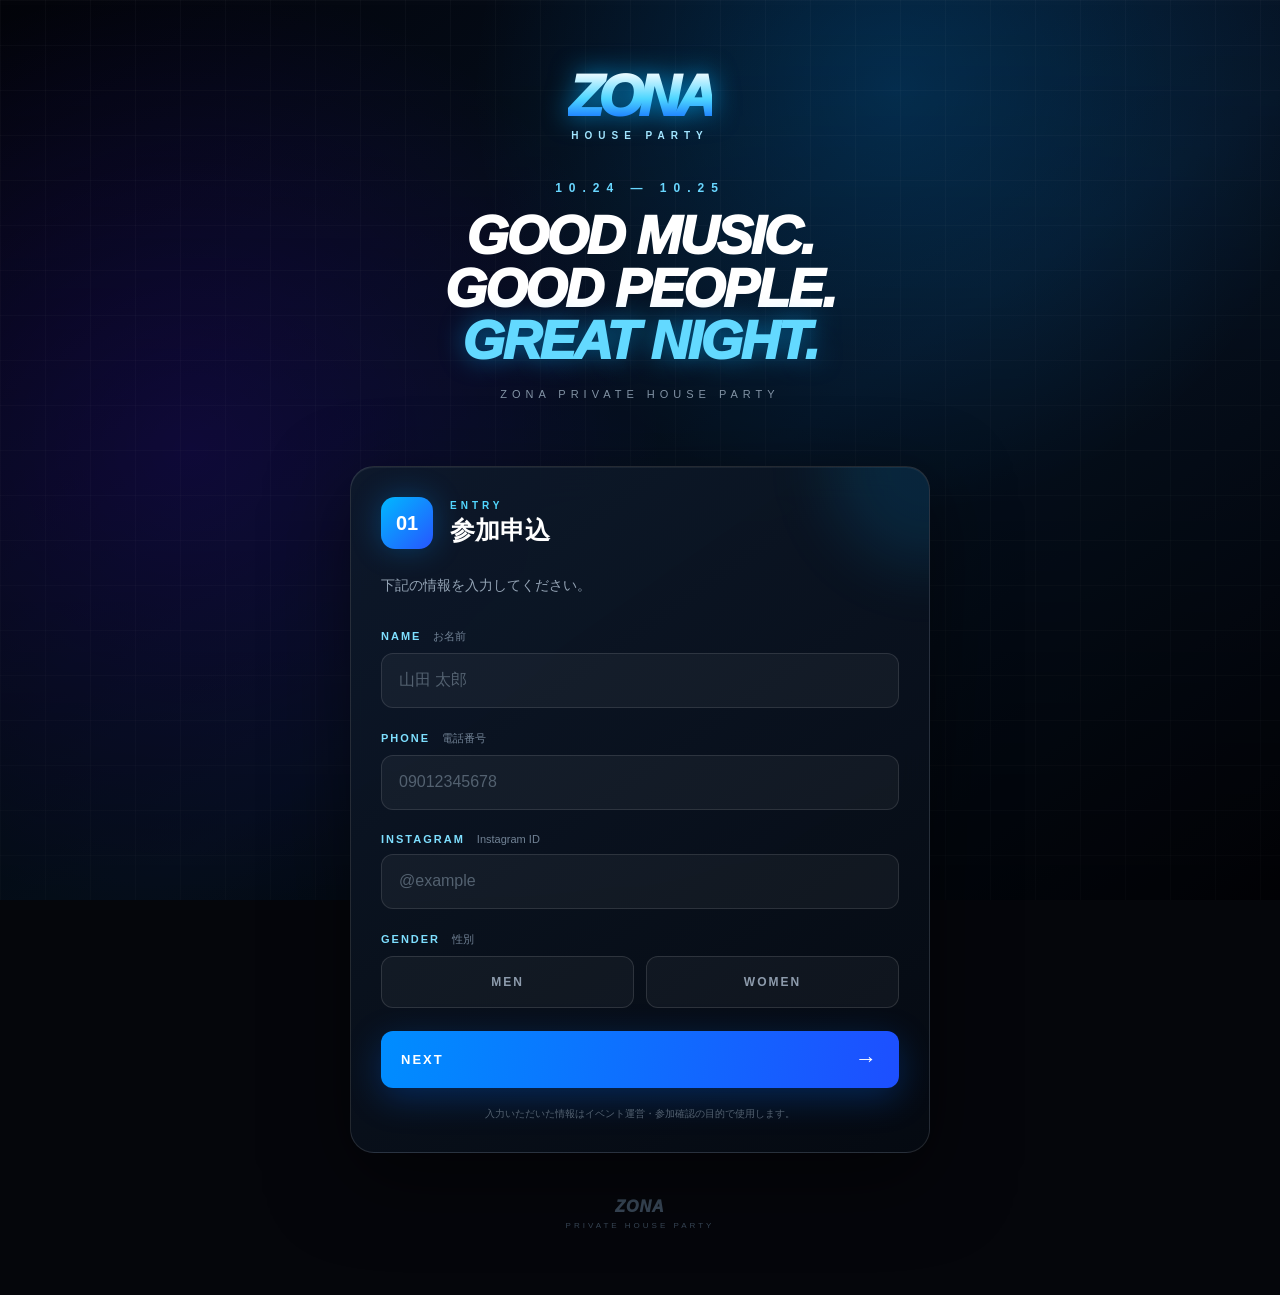
==== index.html @ e856eb62 "Add files via upload" ====
<!DOCTYPE html>
<html lang="ja">

<head>
    <meta charset="UTF-8">
    <meta name="viewport" content="width=device-width, initial-scale=1.0">
    <meta name="theme-color" content="#05060b">

    <title>ZONA | ENTRY</title>

    <link rel="stylesheet" href="style.css">
</head>

<body>

    <div class="background"></div>
    <div class="overlay"></div>

    <main class="page">

        <section class="hero">

            <div class="logo">
                <span class="logo-main">ZONA</span>
                <span class="logo-sub">HOUSE PARTY</span>
            </div>

            <p class="event-date">
                10.24 — 10.25
            </p>

            <h1>
                GOOD MUSIC.<br>
                GOOD PEOPLE.<br>
                <span>GREAT NIGHT.</span>
            </h1>

            <p class="hero-description">
                ZONA PRIVATE HOUSE PARTY
            </p>

        </section>


        <section class="form-card">

            <div class="step">
                <span class="step-number">01</span>

                <div>
                    <p class="step-small">ENTRY</p>
                    <h2>参加申込</h2>
                </div>
            </div>

            <p class="form-description">
                下記の情報を入力してください。
            </p>

            <form id="eventForm">

                <div class="field">

                    <label for="name">
                        NAME
                        <span>お名前</span>
                    </label>

                    <input
                        type="text"
                        id="name"
                        name="name"
                        placeholder="山田 太郎"
                        autocomplete="name"
                        required
                    >

                </div>


                <div class="field">

                    <label for="phone">
                        PHONE
                        <span>電話番号</span>
                    </label>

                    <input
                        type="tel"
                        id="phone"
                        name="phone"
                        placeholder="09012345678"
                        autocomplete="tel"
                        inputmode="tel"
                        required
                    >

                </div>


                <div class="field">

                    <label for="instagram">
                        INSTAGRAM
                        <span>Instagram ID</span>
                    </label>

                    <input
                        type="text"
                        id="instagram"
                        name="instagram"
                        placeholder="@example"
                        autocapitalize="none"
                        required
                    >

                </div>


                <div class="field">

                    <label>
                        GENDER
                        <span>性別</span>
                    </label>

                    <div class="gender-box">

                        <label class="gender-option">

                            <input
                                type="radio"
                                name="gender"
                                value="男性"
                                required
                            >

                            <span>MEN</span>

                        </label>


                        <label class="gender-option">

                            <input
                                type="radio"
                                name="gender"
                                value="女性"
                            >

                            <span>WOMEN</span>

                        </label>

                    </div>

                </div>


                <button type="submit" class="main-button">

                    <span>NEXT</span>

                    <span class="arrow">→</span>

                </button>

            </form>

            <p class="privacy">
                入力いただいた情報はイベント運営・参加確認の目的で使用します。
            </p>

        </section>


        <footer>

            <span>ZONA</span>

            <p>
                PRIVATE HOUSE PARTY
            </p>

        </footer>

    </main>

    <script src="script.js"></script>

</body>

</html>
---- style.css ----
/* =========================
   ZONA
   HOUSE PARTY UI
========================= */

* {
    box-sizing: border-box;
}

html {
    scroll-behavior: smooth;
}

body {
    margin: 0;
    min-height: 100vh;

    font-family:
        Inter,
        -apple-system,
        BlinkMacSystemFont,
        "Segoe UI",
        sans-serif;

    background:
        #05060b;

    color: #ffffff;
}


/* =========================
   BACKGROUND
========================= */

.background {

    position: fixed;

    inset: 0;

    z-index: -3;

    background:

        radial-gradient(
            circle at 70% 10%,
            rgba(0, 153, 255, .22),
            transparent 35%
        ),

        radial-gradient(
            circle at 15% 50%,
            rgba(77, 0, 255, .18),
            transparent 40%
        ),

        linear-gradient(
            145deg,
            #03040a,
            #071527 55%,
            #020308
        );

}


.background::after {

    content: "";

    position: absolute;

    inset: 0;

    background-image:
        linear-gradient(
            rgba(255,255,255,.025) 1px,
            transparent 1px
        ),
        linear-gradient(
            90deg,
            rgba(255,255,255,.025) 1px,
            transparent 1px
        );

    background-size:
        45px 45px;

}


.overlay {

    position: fixed;

    inset: 0;

    z-index: -2;

    pointer-events: none;

    background:

        linear-gradient(
            to bottom,
            transparent,
            rgba(0,0,0,.35)
        );

}


/* =========================
   PAGE
========================= */

.page {

    width: 100%;

    max-width: 620px;

    margin: auto;

    padding:
        45px
        20px
        50px;

}


/* =========================
   HERO
========================= */

.hero {

    text-align: center;

    padding:
        25px 0
        55px;

}


.logo {

    display: flex;

    flex-direction: column;

    align-items: center;

}


.logo-main {

    font-size: 58px;

    line-height: .9;

    font-weight: 1000;

    font-style: italic;

    letter-spacing: -5px;

    background:

        linear-gradient(
            180deg,
            #ffffff,
            #4ed6ff 55%,
            #126cff
        );

    -webkit-background-clip: text;

    background-clip: text;

    color: transparent;

    filter:

        drop-shadow(
            0 0 13px
            rgba(0,174,255,.7)
        );

}


.logo-sub {

    margin-top: 8px;

    font-size: 10px;

    font-weight: 800;

    letter-spacing: 6px;

    color: #a7e7ff;

}


.event-date {

    margin:
        40px 0
        14px;

    color: #69d7ff;

    letter-spacing: 7px;

    font-size: 12px;

    font-weight: 800;

}


.hero h1 {

    margin: 0;

    font-size:
        clamp(
            35px,
            8vw,
            54px
        );

    line-height: .97;

    font-style: italic;

    letter-spacing: -2px;

    font-weight: 950;

}


.hero h1 span {

    color: #63d9ff;

    text-shadow:

        0 0 25px
        rgba(0,177,255,.5);

}


.hero-description {

    margin-top: 22px;

    font-size: 11px;

    letter-spacing: 5px;

    color: #8293a5;

}


/* =========================
   CARD
========================= */

.form-card {

    position: relative;

    overflow: hidden;

    padding:
        30px;

    border-radius:
        24px;

    border:

        1px solid
        rgba(255,255,255,.12);

    background:

        linear-gradient(
            145deg,
            rgba(14,26,43,.93),
            rgba(5,10,18,.95)
        );

    box-shadow:

        0 25px 80px
        rgba(0,0,0,.5),

        inset
        0 1px 0
        rgba(255,255,255,.06);

    backdrop-filter:
        blur(20px);

}


.form-card::before {

    content: "";

    position: absolute;

    width: 200px;

    height: 200px;

    top: -100px;

    right: -100px;

    border-radius: 50%;

    background:

        rgba(
            0,
            174,
            255,
            .12
        );

    filter:
        blur(30px);

}


/* =========================
   STEP
========================= */

.step {

    display: flex;

    align-items: center;

    gap: 17px;

}


.step-number {

    display: grid;

    place-items: center;

    width: 52px;

    height: 52px;

    flex-shrink: 0;

    border-radius: 14px;

    background:

        linear-gradient(
            135deg,
            #00b9ff,
            #2755ff
        );

    font-size: 20px;

    font-weight: 900;

    box-shadow:

        0 0 30px
        rgba(0,153,255,.3);

}


.step-small {

    margin: 0 0 3px;

    color: #52d7ff;

    font-size: 10px;

    font-weight: 900;

    letter-spacing: 4px;

}


.step h2,
.step h1 {

    margin: 0;

    font-size: 25px;

}


.form-description {

    margin:
        24px 0
        30px;

    color: #93a3b4;

    font-size: 14px;

    line-height: 1.8;

}


/* =========================
   FORM
========================= */

.field {

    margin-bottom:
        23px;

}


.field > label {

    display: block;

    margin-bottom: 9px;

    font-size: 11px;

    letter-spacing: 2px;

    color: #7edfff;

    font-weight: 800;

}


.field > label span {

    margin-left: 7px;

    color: #718295;

    letter-spacing: 0;

    font-weight: 500;

}


input[type="text"],
input[type="tel"] {

    width: 100%;

    height: 55px;

    padding:
        0 17px;

    color: white;

    font-size: 16px;

    border-radius:
        12px;

    border:

        1px solid
        rgba(255,255,255,.11);

    outline: none;

    background:

        rgba(
            255,
            255,
            255,
            .045
        );

    transition:
        .2s;

}


input::placeholder {

    color:
        #536170;

}


input[type="text"]:focus,
input[type="tel"]:focus {

    border-color:
        #22bdff;

    box-shadow:

        0 0 0 3px
        rgba(0,174,255,.1);

    background:

        rgba(
            0,
            174,
            255,
            .055
        );

}


/* =========================
   GENDER
========================= */

.gender-box {

    display: grid;

    grid-template-columns:
        1fr 1fr;

    gap: 12px;

}


.gender-option {

    cursor: pointer;

}


.gender-option input {

    position: absolute;

    opacity: 0;

}


.gender-option span {

    display: flex;

    align-items: center;

    justify-content: center;

    height: 52px;

    border:

        1px solid
        rgba(255,255,255,.12);

    border-radius:
        12px;

    background:

        rgba(
            255,
            255,
            255,
            .04
        );

    color:
        #8d9bac;

    font-size: 12px;

    font-weight: 900;

    letter-spacing: 2px;

    transition:
        .2s;

}


.gender-option input:checked + span {

    color: white;

    border-color:
        #26c4ff;

    background:

        linear-gradient(
            135deg,
            rgba(0,176,255,.23),
            rgba(48,75,255,.18)
        );

    box-shadow:

        0 0 20px
        rgba(0,174,255,.12);

}


/* =========================
   BUTTON
========================= */

.main-button {

    display: flex;

    align-items: center;

    justify-content: space-between;

    width: 100%;

    min-height:
        57px;

    padding:
        0 20px;

    margin-top:
        10px;

    border: 0;

    border-radius:
        12px;

    cursor: pointer;

    text-decoration: none;

    color:
        white;

    font-size:
        13px;

    font-weight:
        900;

    letter-spacing:
        2px;

    background:

        linear-gradient(
            100deg,
            #008dff,
            #1d4fff
        );

    box-shadow:

        0 10px 35px
        rgba(0,109,255,.28);

    transition:
        .2s;

}


.main-button:hover {

    transform:
        translateY(-2px);

    box-shadow:

        0 15px 40px
        rgba(0,145,255,.35);

}


.main-button:disabled {

    opacity:
        .6;

    cursor:
        not-allowed;

}


.arrow {

    font-size:
        22px;

}


/* =========================
   PRIVACY
========================= */

.privacy {

    margin:
        18px 0 0;

    color:
        #536170;

    font-size:
        10px;

    line-height:
        1.6;

    text-align:
        center;

}


/* =========================
   PAYMENT
========================= */

.mini-header {

    padding:
        10px 0
        45px;

}


.mini-header
.logo-main {

    font-size:
        48px;

}


.info-title {

    margin:
        30px 0
        10px;

    color:
        #4ed5ff;

    font-size:
        10px;

    font-weight:
        900;

    letter-spacing:
        3px;

}


.confirm-box,
.bank-box {

    overflow:
        hidden;

    border-radius:
        14px;

    border:

        1px solid
        rgba(255,255,255,.1);

    background:

        rgba(
            255,
            255,
            255,
            .035
        );

}


.confirm-row,
.bank-row {

    display:
        flex;

    justify-content:
        space-between;

    gap:
        20px;

    padding:
        15px 16px;

    border-bottom:

        1px solid
        rgba(255,255,255,.07);

}


.confirm-row:last-child,
.bank-row:last-child {

    border-bottom:
        0;

}


.confirm-row span,
.bank-row span {

    color:
        #718194;

    font-size:
        11px;

}


.confirm-row strong,
.bank-row strong {

    text-align:
        right;

    font-size:
        13px;

    overflow-wrap:
        anywhere;

}


.account-number {

    color:
        #62d8ff;

    font-size:
        18px !important;

    letter-spacing:
        2px;

}


.notice {

    display:
        flex;

    gap:
        12px;

    margin:
        18px 0
        25px;

    padding:
        14px;

    border-radius:
        12px;

    border:

        1px solid
        rgba(255,185,62,.15);

    background:

        rgba(
            255,
            168,
            0,
            .06
        );

}


.notice-icon {

    display:
        grid;

    place-items:
        center;

    width:
        24px;

    height:
        24px;

    flex-shrink:
        0;

    border-radius:
        50%;

    background:
        #ffb53d;

    color:
        #111;

    font-weight:
        900;

}


.notice p {

    margin:
        1px 0 0;

    color:
        #a9a49a;

    font-size:
        11px;

    line-height:
        1.7;

}


.notice strong {

    color:
        #ffd37b;

}


.back-button {

    display:
        block;

    width:
        100%;

    margin-top:
        15px;

    padding:
        12px;

    border:
        0;

    background:
        transparent;

    color:
        #657487;

    cursor:
        pointer;

}


/* =========================
   SUCCESS
========================= */

.success {

    padding:
        25px 5px;

    text-align:
        center;

}


.success-icon {

    display:
        grid;

    place-items:
        center;

    width:
        75px;

    height:
        75px;

    margin:
        0 auto 25px;

    border-radius:
        50%;

    background:

        linear-gradient(
            135deg,
            #00c6ff,
            #2451ff
        );

    font-size:
        35px;

    font-weight:
        900;

    box-shadow:

        0 0 45px
        rgba(0,174,255,.35);

}


.success h1 {

    margin:
        5px 0
        15px;

    font-size:
        32px;

}


.success p {

    color:
        #91a0b0;

    line-height:
        1.8;

}


.success-button {

    margin-top:
        30px;

    justify-content:
        center;

}


/* =========================
   FOOTER
========================= */

footer {

    padding:
        45px 0
        10px;

    text-align:
        center;

    color:
        #394858;

}


footer span {

    font-size:
        16px;

    font-weight:
        950;

    font-style:
        italic;

    letter-spacing:
        1px;

}


footer p {

    margin:
        5px 0;

    font-size:
        8px;

    letter-spacing:
        3px;

}


/* =========================
   MOBILE
========================= */

@media (
    max-width: 600px
) {

    .page {

        padding:
            25px 14px
            40px;

    }


    .hero {

        padding:
            25px 0
            40px;

    }


    .logo-main {

        font-size:
            51px;

    }


    .hero h1 {

        font-size:
            38px;

    }


    .form-card {

        padding:
            23px 18px;

        border-radius:
            20px;

    }


    .confirm-row,
    .bank-row {

        padding:
            14px;

    }

}
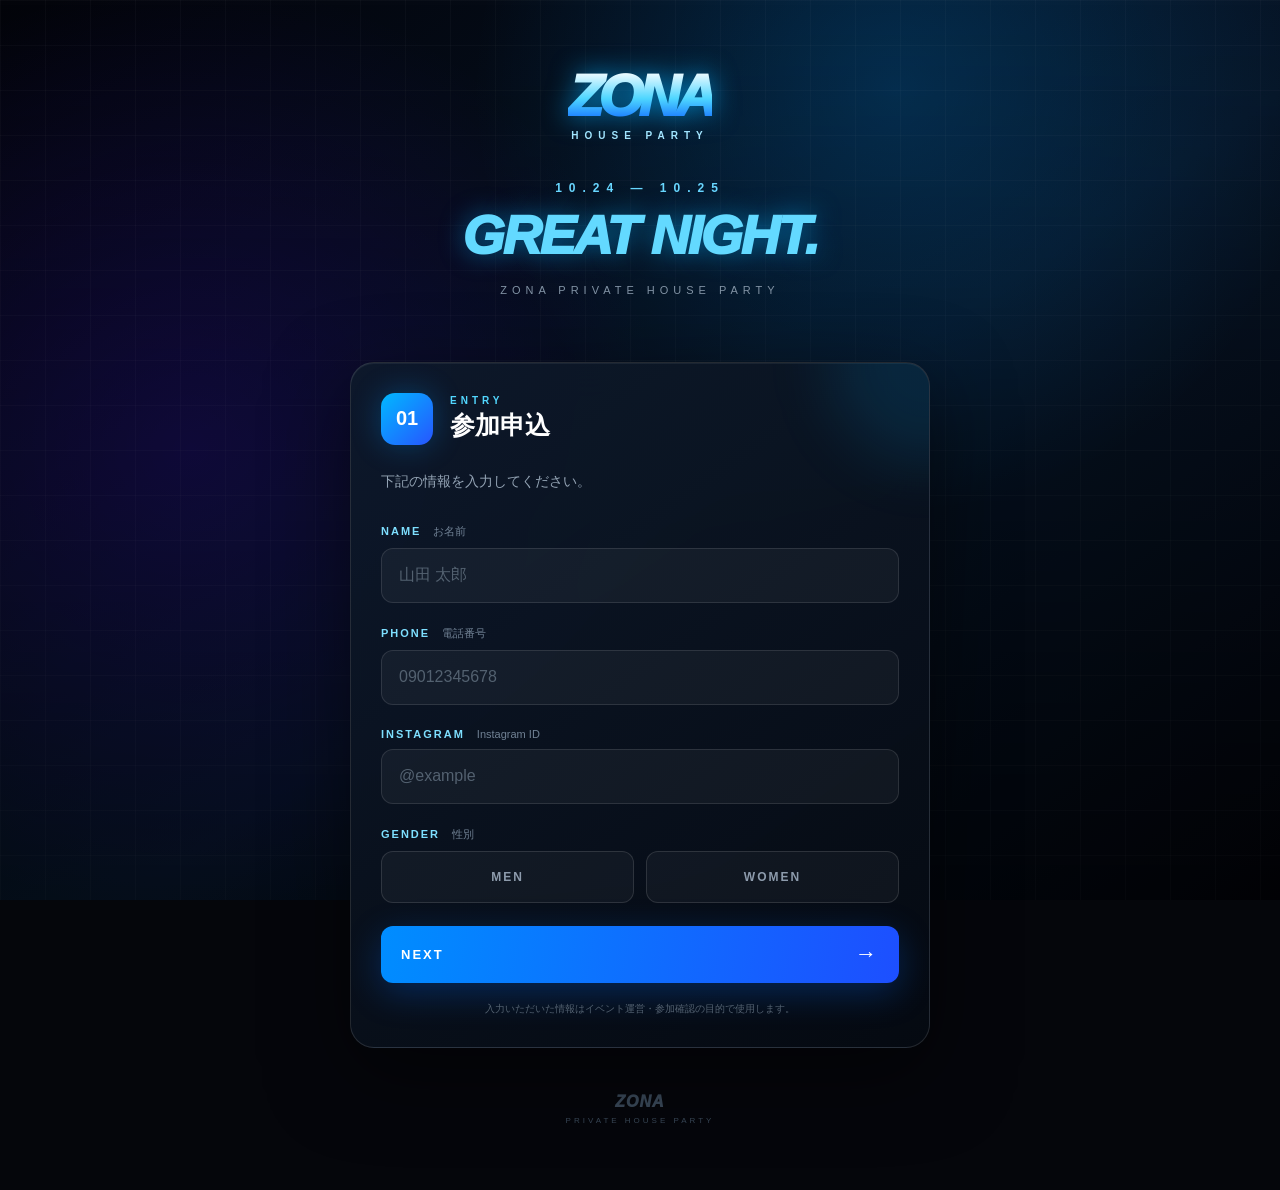
==== commit 3a0b5d10: "Add files via upload" ====
--- a/index.html
+++ b/index.html
@@ -30,8 +30,6 @@
             </p>
 
             <h1>
-                GOOD MUSIC.<br>
-                GOOD PEOPLE.<br>
                 <span>GREAT NIGHT.</span>
             </h1>
 
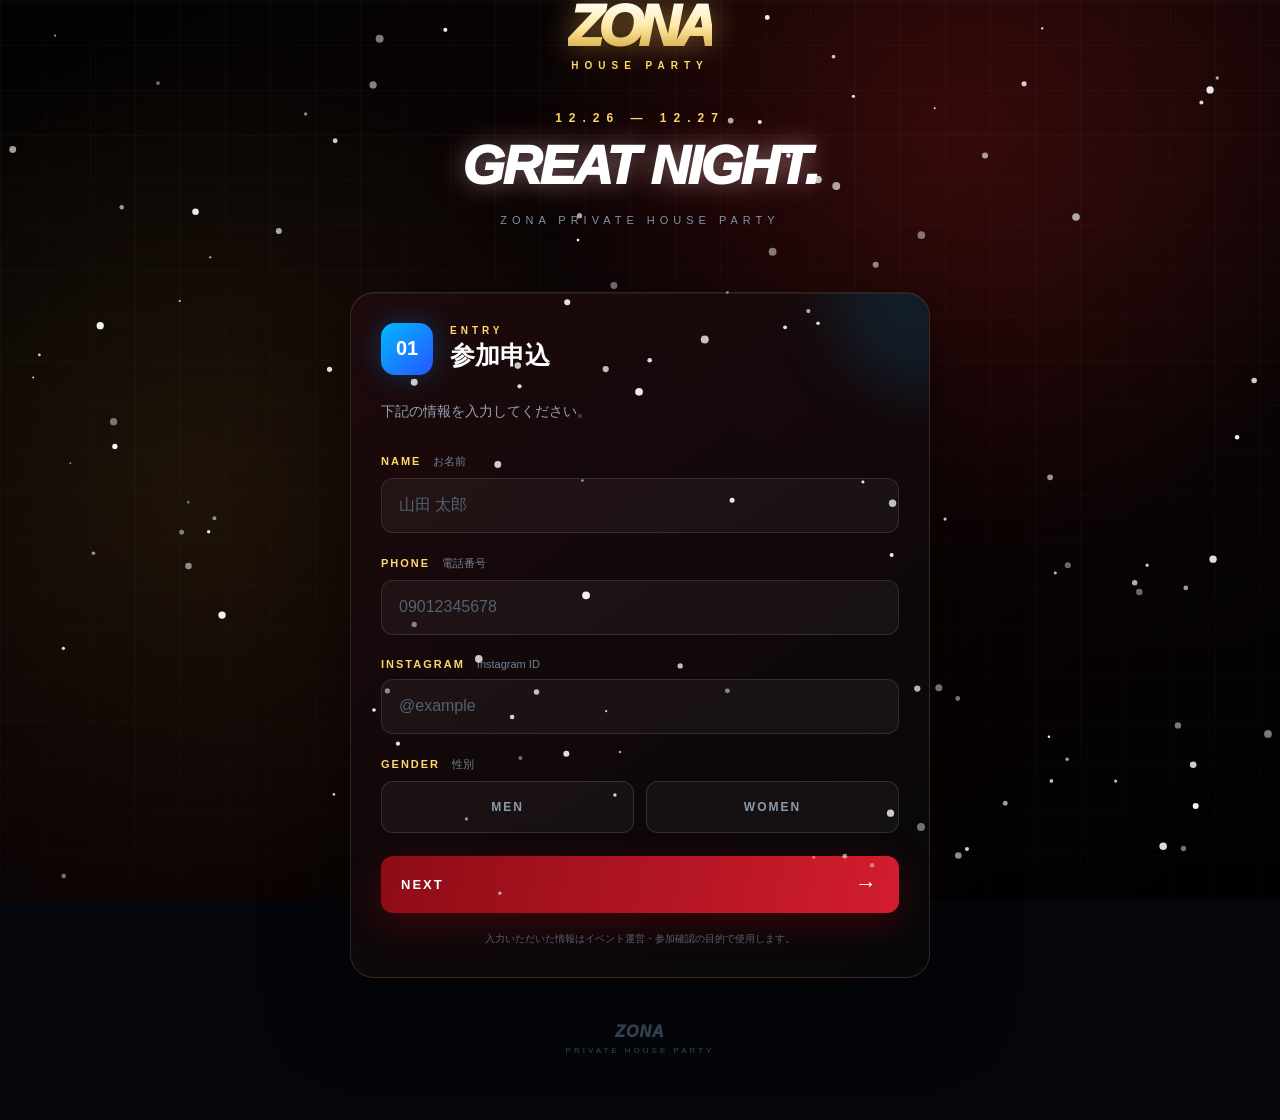
==== commit 94b36c3d: "Add files via upload" ====
--- a/index.html
+++ b/index.html
@@ -12,7 +12,7 @@
 </head>
 
 <body>
-
+     <canvas id="snowCanvas"></canvas>
     <div class="background"></div>
     <div class="overlay"></div>
 
@@ -26,7 +26,7 @@
             </div>
 
             <p class="event-date">
-                10.24 — 10.25
+                12.26 — 12.27
             </p>
 
             <h1>
@@ -182,10 +182,104 @@
 
         </footer>
 
+
+
     </main>
 
+    <script>
+const canvas = document.getElementById("snowCanvas");
+const ctx = canvas.getContext("2d");
+
+let width;
+let height;
+let snowflakes = [];
+
+function resizeCanvas() {
+    width = window.innerWidth;
+    height = window.innerHeight;
+
+    canvas.width = width;
+    canvas.height = height;
+}
+
+function createSnowflake() {
+    return {
+        x: Math.random() * width,
+        y: Math.random() * height,
+        radius: Math.random() * 3 + 1,
+        speed: Math.random() * 1.5 + 0.5,
+        drift: Math.random() * 0.6 - 0.3,
+        opacity: Math.random() * 0.6 + 0.4
+    };
+}
+
+function initSnow() {
+    snowflakes = [];
+
+    for (let i = 0; i < 120; i++) {
+        snowflakes.push(createSnowflake());
+    }
+}
+
+function drawSnow() {
+
+    ctx.clearRect(0, 0, width, height);
+
+    snowflakes.forEach(flake => {
+
+        ctx.beginPath();
+
+        ctx.arc(
+            flake.x,
+            flake.y,
+            flake.radius,
+            0,
+            Math.PI * 2
+        );
+
+        ctx.fillStyle =
+            `rgba(255,255,255,${flake.opacity})`;
+
+        ctx.fill();
+
+        flake.y += flake.speed;
+        flake.x += flake.drift;
+
+        if (flake.y > height) {
+            flake.y = -10;
+            flake.x = Math.random() * width;
+        }
+
+        if (flake.x > width) {
+            flake.x = 0;
+        }
+
+        if (flake.x < 0) {
+            flake.x = width;
+        }
+    });
+
+    requestAnimationFrame(drawSnow);
+}
+
+resizeCanvas();
+initSnow();
+drawSnow();
+
+window.addEventListener("resize", () => {
+    resizeCanvas();
+    initSnow();
+});
+</script>
+
+
     <script src="script.js"></script>
 
+
+
+
+
+
 </body>
 
 </html>
--- a/style.css
+++ b/style.css
@@ -1230,4 +1230,144 @@
 
     }
 
+}
+    /* =========================
+   ZONA CHRISTMAS
+========================= */
+
+.background {
+    background:
+        radial-gradient(
+            circle at 75% 15%,
+            rgba(255, 35, 35, .18),
+            transparent 35%
+        ),
+        radial-gradient(
+            circle at 15% 55%,
+            rgba(255, 190, 60, .10),
+            transparent 38%
+        ),
+        linear-gradient(
+            145deg,
+            #030303,
+            #120607 55%,
+            #020202
+        );
+}
+
+/* ZONAロゴ */
+.logo-main {
+    background:
+        linear-gradient(
+            180deg,
+            #ffffff,
+            #ffe9a6 50%,
+            #d5a83d
+        );
+
+    -webkit-background-clip: text;
+    background-clip: text;
+    color: transparent;
+
+    filter:
+        drop-shadow(
+            0 0 15px
+            rgba(255, 202, 86, .45)
+        );
+}
+
+.logo-sub,
+.event-date,
+.step-small,
+.field > label {
+    color: #ffd76a;
+}
+
+.hero h1 span {
+    color: #ffffff;
+
+    text-shadow:
+        0 0 25px rgba(255,255,255,.35),
+        0 0 45px rgba(210,30,30,.25);
+}
+
+/* カードも少しクリスマス仕様 */
+.form-card {
+    background:
+        linear-gradient(
+            145deg,
+            rgba(30, 10, 12, .94),
+            rgba(7, 7, 9, .97)
+        );
+
+    border:
+        1px solid
+        rgba(255, 215, 110, .15);
+}
+
+/* ボタン */
+.main-button {
+    background:
+        linear-gradient(
+            100deg,
+            #8d0c16,
+            #d31d2e
+        );
+
+    box-shadow:
+        0 10px 35px
+        rgba(180, 0, 20, .28);
+}
+/* =========================
+   FALLING SNOW
+========================= */
+
+/* ===== ZONA SNOW ===== */
+
+
+
+
+    html,
+body {
+    margin: 0;
+    padding: 0;
+}
+
+#snowCanvas {
+    position: fixed;
+    inset: 0;
+    width: 100vw;
+    height: 100vh;
+    display: block;
+    pointer-events: none;
+    z-index: 99999;
+}
+
+.page {
+    padding-top: 0 !important;
+}
+
+.hero {
+    padding-top: 0 !important;
+}
+
+.screenshot-preview-box {
+    margin-top: 15px;
+    text-align: center;
+}
+
+.screenshot-preview-box img {
+    display: block;
+
+    width: 100%;
+    max-width: 280px;
+    max-height: 380px;
+
+    margin: 0 auto 12px;
+
+    object-fit: contain;
+
+    border-radius: 12px;
+
+    border: 1px solid rgba(255,255,255,.12);
 }
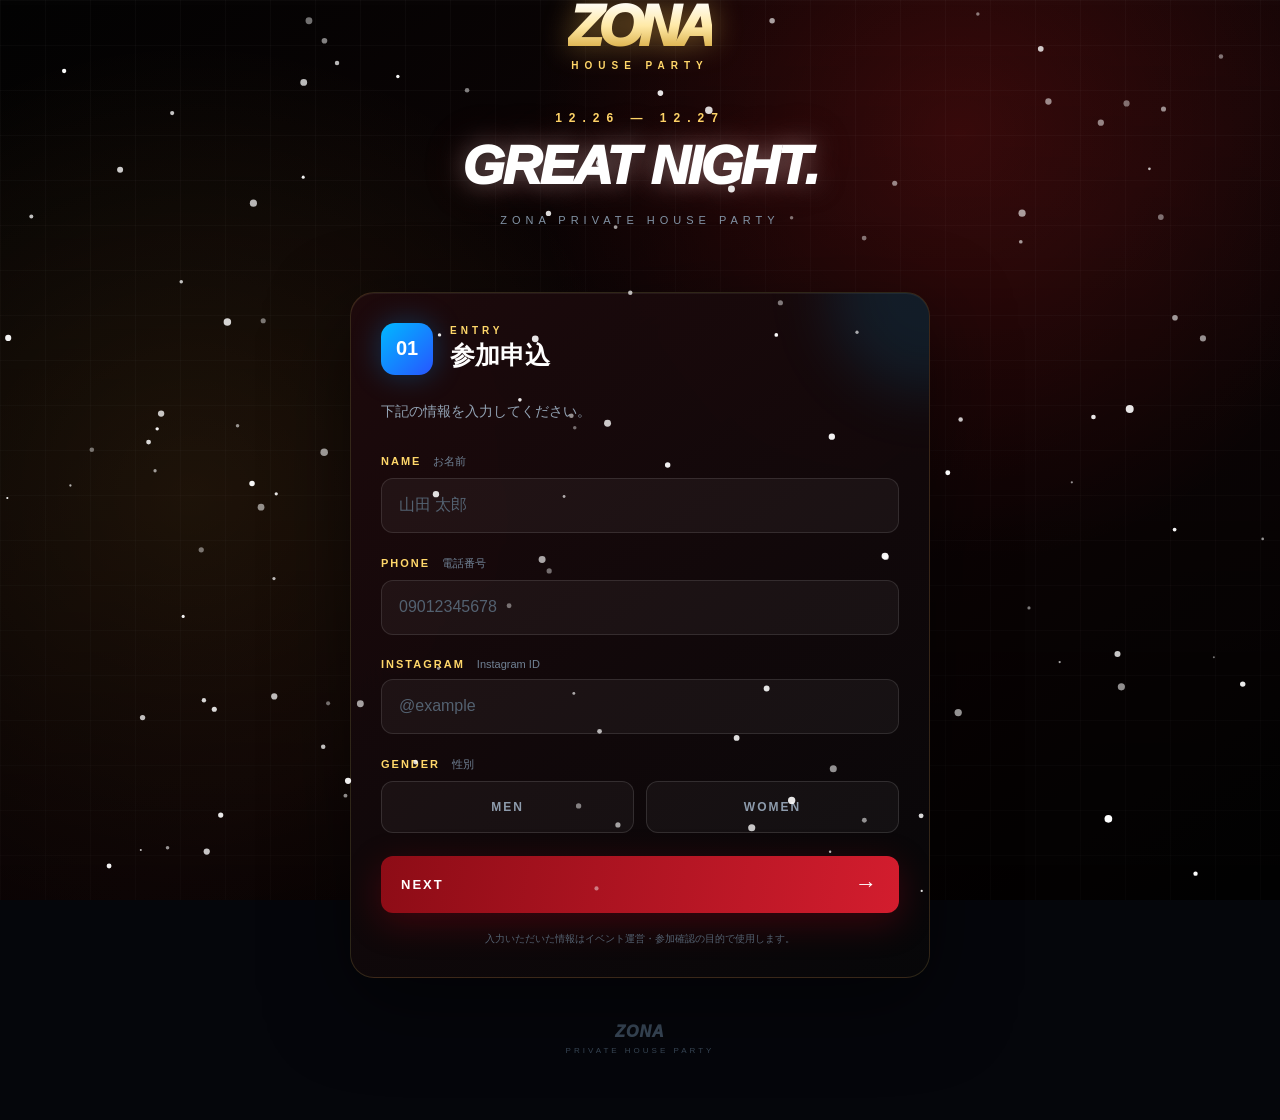
==== commit 777af854: "Add files via upload" ====
--- a/index.html
+++ b/index.html
@@ -12,7 +12,7 @@
 </head>
 
 <body>
-     <canvas id="snowCanvas"></canvas>
+     
     <div class="background"></div>
     <div class="overlay"></div>
 
@@ -186,7 +186,11 @@
 
     </main>
 
-    <script>
+   
+
+<canvas id="snowCanvas"></canvas>
+
+<script>
 const canvas = document.getElementById("snowCanvas");
 const ctx = canvas.getContext("2d");
 
@@ -222,11 +226,9 @@
 }
 
 function drawSnow() {
-
     ctx.clearRect(0, 0, width, height);
 
     snowflakes.forEach(flake => {
-
         ctx.beginPath();
 
         ctx.arc(
@@ -272,14 +274,7 @@
 });
 </script>
 
-
-    <script src="script.js"></script>
-
-
-
-
-
+<script src="script.js"></script>
 
 </body>
-
 </html>
--- a/style.css
+++ b/style.css
@@ -1334,15 +1334,21 @@
 }
 
 #snowCanvas {
-    position: fixed;
-    inset: 0;
-    width: 100vw;
-    height: 100vh;
-    display: block;
-    pointer-events: none;
-    z-index: 99999;
-}
-
+    position: fixed !important;
+    top: 0 !important;
+    left: 0 !important;
+
+    width: 100vw !important;
+    height: 100dvh !important;
+
+    margin: 0 !important;
+    padding: 0 !important;
+
+    display: block !important;
+
+    pointer-events: none !important;
+    z-index: 99999 !important;
+}
 .page {
     padding-top: 0 !important;
 }
